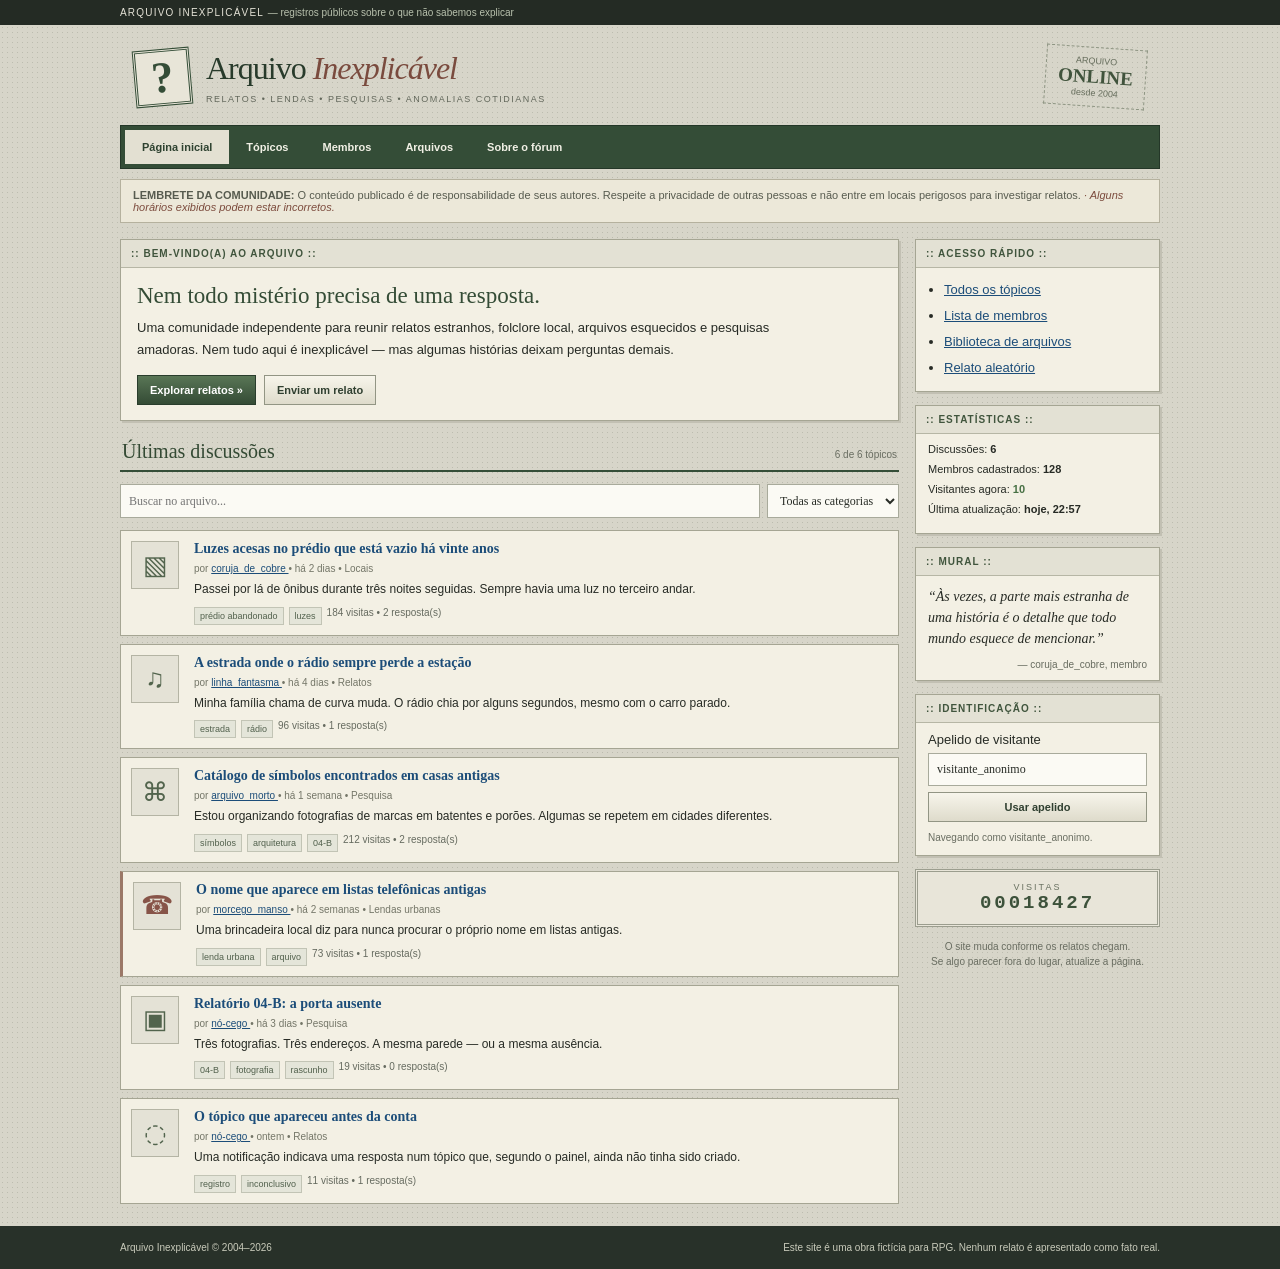
==== Arquivo_Inexplicavel_v2/arquivo_inexplicavel/index.html @ ba404d8f "Add files via upload" ====
<!DOCTYPE html>
<html lang="pt-BR">
<head>
    <meta charset="UTF-8">
    <meta name="viewport" content="width=device-width, initial-scale=1">

    <meta
        name="description"
        content="Arquivo Inexplicável — comunidade de relatos e pesquisas sobre o desconhecido."
    >

    <title>Arquivo Inexplicável :: Comunidade</title>

    <link rel="stylesheet" href="style.css">
</head>

<body>
    <!-- Identificação superior -->
    <div class="topline">
        ARQUIVO INEXPLICÁVEL
        <span>— registros públicos sobre o que não sabemos explicar</span>
    </div>

    <!-- Cabeçalho -->
    <header class="masthead">
        <div class="logo-mark">?</div>

        <div>
            <h1>Arquivo <em>Inexplicável</em></h1>

            <p class="tagline">
                RELATOS • LENDAS • PESQUISAS • ANOMALIAS COTIDIANAS
            </p>
        </div>

        <div class="header-stamp">
            ARQUIVO<br>
            <b>ONLINE</b><br>
            desde 2004
        </div>
    </header>

    <!-- Navegação principal -->
    <nav class="nav">
        <button class="nav-link active" data-view="home">
            Página inicial
        </button>

        <button class="nav-link" data-view="topics">
            Tópicos
        </button>

        <button class="nav-link" data-view="members">
            Membros
        </button>

        <button class="nav-link" data-view="archive">
            Arquivos
        </button>

        <button class="nav-link" data-view="about">
            Sobre o fórum
        </button>
    </nav>

    <!-- Aviso da comunidade -->
    <div class="notice">
        <strong>LEMBRETE DA COMUNIDADE:</strong>
        O conteúdo publicado é de responsabilidade de seus autores.
        Respeite a privacidade de outras pessoas e não entre em locais
        perigosos para investigar relatos.

        <span class="notice-extra">
            · Alguns horários exibidos podem estar incorretos.
        </span>
    </div>

    <!-- Conteúdo principal -->
    <main class="layout">

        <!-- Coluna principal -->
        <section class="main-column">

            <!-- Apresentação -->
            <div class="welcome panel">
                <div class="panel-title">
                    :: BEM-VINDO(A) AO ARQUIVO ::
                </div>

                <h2>Nem todo mistério precisa de uma resposta.</h2>

                <p>
                    Uma comunidade independente para reunir relatos
                    estranhos, folclore local, arquivos esquecidos e
                    pesquisas amadoras. Nem tudo aqui é inexplicável —
                    mas algumas histórias deixam perguntas demais.
                </p>

                <div class="welcome-actions">
                    <button class="button primary" id="browseBtn">
                        Explorar relatos »
                    </button>

                    <button class="button" id="newTopicBtn">
                        Enviar um relato
                    </button>
                </div>
            </div>

            <!-- Página inicial -->
            <div id="view-home" class="view">
                <div class="section-heading">
                    <h2>Últimas discussões</h2>
                    <span id="postCount">0 tópicos</span>
                </div>

                <div class="toolbar">
                    <input
                        id="searchInput"
                        type="search"
                        placeholder="Buscar no arquivo..."
                        aria-label="Buscar tópicos"
                    >

                    <select
                        id="categoryFilter"
                        aria-label="Filtrar por categoria"
                    >
                        <option value="Todas">
                            Todas as categorias
                        </option>
                        <option>Relatos</option>
                        <option>Lendas urbanas</option>
                        <option>Pesquisa</option>
                        <option>Locais</option>
                    </select>
                </div>

                <div id="postList" class="post-list"></div>
            </div>

            <!-- Índice de tópicos -->
            <div id="view-topics" class="view hidden">
                <div class="section-heading">
                    <h2>Índice de tópicos</h2>
                    <span>Todos os assuntos</span>
                </div>

                <p class="muted">
                    Escolha um tópico para abrir a discussão e ler
                    as respostas.
                </p>

                <div id="topicIndex" class="post-list"></div>
            </div>

            <!-- Membros -->
            <div id="view-members" class="view hidden">
                <div class="section-heading">
                    <h2>Membros do fórum</h2>
                    <span>Comunidade</span>
                </div>

                <div id="memberList" class="member-grid"></div>
            </div>

            <!-- Arquivos -->
            <div id="view-archive" class="view hidden">
                <div class="section-heading">
                    <h2>Arquivo de documentos</h2>
                    <span>Materiais públicos</span>
                </div>

                <p>
                    Pequenos documentos de referência preparados para
                    consulta. Os arquivos abaixo são fictícios e fazem
                    parte deste protótipo narrativo.
                </p>

                <div id="fileList" class="file-list"></div>

                <!-- Nota de moderação -->
                <div class="panel secret-box">
                    <div class="panel-title">
                        :: RECADO DA MODERAÇÃO ::
                    </div>

                    <p>
                        Alguns registros antigos foram movidos durante
                        uma reorganização. Se um link não abrir, tente
                        procurar pelo código do documento. Não é um
                        erro… na maioria das vezes.
                    </p>

                    <button class="button" id="secretBtn">
                        Ver nota de moderação
                    </button>

                    <div id="secretContent" class="secret-content hidden">
                        <p>
                            <strong>Registro interno 04-B:</strong>
                            Não confundir repetição com coincidência.
                            Três relatos independentes mencionam o mesmo
                            detalhe:
                            <code>uma porta que não aparece nas fotografias.</code>
                        </p>

                        <p class="muted">
                            Dica: pesquise por <code>04-B</code> na página
                            inicial. O resultado não está destacado no índice.
                        </p>
                    </div>
                </div>
            </div>

            <!-- Sobre o fórum -->
            <div id="view-about" class="view hidden">
                <div class="section-heading">
                    <h2>Sobre o Arquivo</h2>
                    <span>Leia antes de postar</span>
                </div>

                <div class="panel article">
                    <p>
                        O Arquivo Inexplicável começou como uma página
                        pessoal de recortes, relatos e curiosidades
                        sobre folclore e acontecimentos difíceis de
                        explicar. Com o tempo, leitores passaram a
                        enviar suas próprias histórias e o projeto
                        virou uma pequena comunidade.
                    </p>

                    <p>
                        O administrador, conhecido apenas pelo pseudônimo
                        <strong>nó-cego</strong>, raramente fala sobre
                        a origem do arquivo. Sua explicação é simples:
                        “prefiro organizar os relatos a virar assunto deles”.
                    </p>

                    <h3>Regras básicas</h3>

                    <ol>
                        <li>Não publique dados pessoais de terceiros.</li>
                        <li>
                            Identifique rumores como rumores e indique
                            fontes quando possível.
                        </li>
                        <li>
                            Não incentive invasões, perseguições ou
                            desafios perigosos.
                        </li>
                        <li>Trate outros membros com respeito.</li>
                    </ol>

                    <p class="muted">
                        Versão demonstrativa 0.2 — comunidade fictícia
                        para uso narrativo/RPG.
                    </p>
                </div>
            </div>

        </section>

        <!-- Barra lateral -->
        <aside class="sidebar">

            <!-- Acesso rápido -->
            <div class="panel">
                <div class="panel-title">:: ACESSO RÁPIDO ::</div>

                <ul class="side-links">
                    <li>
                        <a href="#" data-view="topics">
                            Todos os tópicos
                        </a>
                    </li>

                    <li>
                        <a href="#" data-view="members">
                            Lista de membros
                        </a>
                    </li>

                    <li>
                        <a href="#" data-view="archive">
                            Biblioteca de arquivos
                        </a>
                    </li>

                    <li>
                        <a href="#" id="randomPostLink">
                            Relato aleatório
                        </a>
                    </li>
                </ul>
            </div>

            <!-- Estatísticas -->
            <div class="panel status-panel">
                <div class="panel-title">:: ESTATÍSTICAS ::</div>

                <p>
                    Discussões:
                    <b id="sidePostCount">—</b>
                </p>

                <p>
                    Membros cadastrados:
                    <b>128</b>
                </p>

                <p>
                    Visitantes agora:
                    <b class="green" id="visitorCount">07</b>
                </p>

                <p>
                    Última atualização:
                    <b id="lastUpdated">agora há pouco</b>
                </p>
            </div>

            <!-- Mural -->
            <div class="panel quote-panel">
                <div class="panel-title">:: MURAL ::</div>

                <p>
                    “Às vezes, a parte mais estranha de uma história
                    é o detalhe que todo mundo esquece de mencionar.”
                </p>

                <small>— coruja_de_cobre, membro</small>
            </div>

            <!-- Identificação do visitante -->
            <div class="panel login-panel">
                <div class="panel-title">:: IDENTIFICAÇÃO ::</div>

                <label for="nickname">Apelido de visitante</label>

                <input
                    id="nickname"
                    maxlength="24"
                    placeholder="visitante_anonimo"
                >

                <button id="saveNick" class="button full">
                    Usar apelido
                </button>

                <p id="nickStatus" class="tiny muted">
                    Você está navegando como visitante.
                </p>
            </div>

            <!-- Contador de visitas -->
            <div class="counter">
                VISITAS<br>
                <strong>00018427</strong>
            </div>

            <p class="tiny center muted">
                O site muda conforme os relatos chegam.<br>
                Se algo parecer fora do lugar, atualize a página.
            </p>

        </aside>
    </main>

    <!-- Rodapé -->
    <footer>
        <div>Arquivo Inexplicável © 2004–2026</div>

        <div>
            Este site é uma obra fictícia para RPG.
            Nenhum relato é apresentado como fato real.
        </div>
    </footer>

    <!-- Janela de diálogo -->
    <dialog id="postDialog">
        <form method="dialog" class="dialog-head">
            <strong id="dialogTitle">Tópico</strong>

            <button class="close" aria-label="Fechar">
                ×
            </button>
        </form>

        <div id="dialogBody"></div>
    </dialog>

    <!-- JavaScript -->
    <script src="script.js"></script>
</body>
</html>
---- Arquivo_Inexplicavel_v2/arquivo_inexplicavel/style.css ----
/* ARQUIVO INEXPLICÁVEL
   Folha de estilos principal */

/* ---------- 1. Variáveis globais ---------- */

:root {
    --bg: #d7d5c9;
    --paper: #f3f0e4;
    --ink: #272b25;
    --green: #344d37;
    --line: #a5a593;
    --link: #1c4d79;
    --muted: #696d61;
}

/* ---------- 2. Reset e estilos gerais ---------- */

* {
    box-sizing: border-box;
}

body {
    margin: 0;
    background-color: var(--bg);
    background-image: radial-gradient(
        #bcbcaf 0.6px,
        transparent 0.6px
    );
    background-size: 5px 5px;
    color: var(--ink);
    font: 13px Verdana, Arial, sans-serif;
}

a {
    color: var(--link);
}

a:hover {
    color: #8b3d30;
    text-decoration: none;
}

input,
select,
textarea {
    max-width: 100%;
    padding: 8px;
    border: 1px solid #a8aa9b;
    background: #fbfaf4;
    color: #292d27;
    font: 12px Verdana;
}

.hidden {
    display: none !important;
}

.tiny {
    font-size: 10px;
    line-height: 1.5;
}

.muted {
    color: var(--muted);
}

.center {
    text-align: center;
}

/* ---------- 3. Faixa superior ---------- */

.topline {
    padding: 7px max(calc((100% - 1040px) / 2), 16px);
    background: #242b24;
    color: #e4e2d6;
    font-size: 10px;
    letter-spacing: 1.2px;
}

.topline span {
    color: #b8c1ad;
    letter-spacing: 0;
}

/* ---------- 4. Cabeçalho ---------- */

.masthead {
    display: flex;
    align-items: center;
    gap: 15px;
    max-width: 1040px;
    margin: auto;
    padding: 22px 14px 18px;
}

.logo-mark {
    width: 57px;
    height: 57px;
    border: 3px double var(--green);
    background: #e8e5d8;
    color: var(--green);
    font: bold 44px Georgia, serif;
    text-align: center;
    line-height: 52px;
    transform: rotate(-5deg);
}

h1 {
    margin: 0;
    color: #283b2b;
    font: normal 32px Georgia, serif;
    letter-spacing: -1px;
}

h1 em {
    color: #7a4b3e;
    font-weight: normal;
}

.tagline {
    margin: 7px 0 0;
    color: #62675b;
    font-size: 9px;
    letter-spacing: 1.5px;
}

.header-stamp {
    margin-left: auto;
    padding: 8px 12px;
    border: 1px dashed #8e9583;
    color: #666d5c;
    font-size: 9px;
    text-align: center;
    transform: rotate(4deg);
}

.header-stamp b {
    color: #40533c;
    font: bold 19px Georgia, serif;
}

/* ---------- 5. Navegação ---------- */

.nav {
    display: flex;
    flex-wrap: wrap;
    max-width: 1040px;
    margin: 0 auto;
    padding: 4px;
    border: 1px solid #243728;
    background: var(--green);
}

.nav-link {
    padding: 11px 17px;
    border: 0;
    background: transparent;
    color: #f1f0e5;
    font: bold 11px Verdana, sans-serif;
    cursor: pointer;
}

.nav-link:hover,
.nav-link.active {
    background: #e3e0d2;
    color: #2e4230;
}

/* ---------- 6. Aviso da comunidade ---------- */

.notice {
    max-width: 1040px;
    margin: 10px auto 16px;
    padding: 9px 12px;
    border: 1px solid #b5b19e;
    background: #ece8d9;
    color: #575b4f;
    font-size: 11px;
}

.notice-extra {
    color: #7c4b3d;
    font-style: italic;
}

/* ---------- 7. Layout principal ---------- */

.layout {
    display: grid;
    grid-template-columns: minmax(0, 1fr) 245px;
    gap: 16px;
    max-width: 1040px;
    margin: auto;
    padding: 0 0 22px;
}

.main-column,
.sidebar {
    min-width: 0;
}

/* ---------- 8. Painéis ---------- */

.panel {
    margin-bottom: 13px;
    border: 1px solid var(--line);
    background: var(--paper);
    box-shadow: 2px 2px 0 #c2c0b3;
}

.panel-title {
    padding: 8px 10px;
    border-bottom: 1px solid #b6b6a5;
    background: #e3e1d4;
    color: #40553d;
    font: bold 10px Verdana, sans-serif;
    letter-spacing: 1px;
}

/* ---------- 9. Apresentação ---------- */

.welcome {
    padding-bottom: 15px;
}

.welcome h2 {
    margin: 15px 16px 8px;
    color: #344c36;
    font: normal 23px Georgia, serif;
}

.welcome p {
    max-width: 650px;
    margin: 0 16px 14px;
    line-height: 1.7;
}

.welcome-actions {
    display: flex;
    gap: 8px;
    margin: 0 16px;
}

/* ---------- 10. Botões ---------- */

.button {
    padding: 8px 12px;
    border: 1px solid #929584;
    background: linear-gradient(#f7f5eb, #dedbcb);
    color: #2f3f30;
    font: bold 11px Verdana, sans-serif;
    cursor: pointer;
}

.button:hover {
    border-color: #536c50;
    background: #d9e0d0;
}

.button.primary {
    border-color: #293d2c;
    background: linear-gradient(#597656, #344b35);
    color: white;
}

.button.primary:hover {
    background: #486449;
}

/* ---------- 11. Títulos de seção ---------- */

.section-heading {
    display: flex;
    align-items: baseline;
    justify-content: space-between;
    margin: 19px 0 10px;
    padding: 0 2px 7px;
    border-bottom: 2px solid var(--green);
}

.section-heading h2 {
    margin: 0;
    color: #344a34;
    font: normal 20px Georgia, serif;
}

.section-heading span {
    color: var(--muted);
    font-size: 10px;
}

/* ---------- 12. Pesquisa e filtros ---------- */

.toolbar {
    display: flex;
    gap: 7px;
    margin: 12px 0;
}

.toolbar input {
    flex: 1;
    min-width: 100px;
}

/* ---------- 13. Lista de discussões ---------- */

.post-list {
    display: grid;
    gap: 8px;
}

.post-card {
    display: grid;
    grid-template-columns: 53px minmax(0, 1fr);
    gap: 10px;
    padding: 10px;
    border: 1px solid var(--line);
    background: var(--paper);
}

.post-card:nth-child(4n) {
    border-left: 3px solid #9b7867;
}

.post-icon {
    display: grid;
    place-items: center;
    width: 48px;
    height: 48px;
    border: 1px solid #b4b4a4;
    background: #e4e2d6;
    color: #52644d;
    font: 26px Georgia, serif;
}

.post-card:nth-child(4n) .post-icon {
    color: #875448;
}

.post-card h3 {
    margin: 0 0 6px;
    font: bold 14px Georgia, serif;
}

.post-card h3 button {
    padding: 0;
    border: 0;
    background: none;
    color: var(--link);
    font: inherit;
    text-align: left;
    cursor: pointer;
}

.post-card h3 button:hover {
    text-decoration: underline;
}

.meta {
    margin-bottom: 6px;
    color: #747668;
    font-size: 10px;
}

.excerpt {
    margin: 0 0 8px;
    font-size: 12px;
    line-height: 1.55;
}

.tags {
    display: flex;
    flex-wrap: wrap;
    gap: 5px;
}

.tag {
    padding: 3px 5px;
    border: 1px solid #c2c4b5;
    background: #e4e5d9;
    color: #52614d;
    font-size: 9px;
}

.post-stats {
    color: #666b60;
    font-size: 10px;
    white-space: nowrap;
}

/* ---------- 14. Barra lateral ---------- */

.sidebar .panel {
    padding-bottom: 10px;
}

.sidebar .panel-title {
    margin-bottom: 9px;
}

.side-links {
    margin: 0;
    padding: 0 13px 0 28px;
    line-height: 2;
}

/* ---------- 15. Estatísticas ---------- */

.status-panel p {
    margin: 8px 0;
    padding: 0 12px;
    font-size: 11px;
}

.green {
    color: #477044;
    animation: flicker 8s infinite;
}

@keyframes flicker {
    0%,
    94%,
    97%,
    100% {
        opacity: 1;
    }

    95%,
    96% {
        opacity: 0.45;
    }
}

/* ---------- 16. Mural ---------- */

.quote-panel p {
    margin: 10px 12px;
    font: italic 14px Georgia, serif;
    line-height: 1.5;
}

.quote-panel small {
    display: block;
    margin: 0 12px;
    color: #686c60;
    font-size: 10px;
    text-align: right;
}

/* ---------- 17. Identificação ---------- */

.login-panel label,
.login-panel input {
    display: block;
    width: calc(100% - 24px);
    margin: 0 12px 6px;
}

.login-panel .tiny {
    margin: 8px 12px 0;
}

.button.full {
    display: block;
    width: calc(100% - 24px);
    margin: 0 12px;
}

/* ---------- 18. Contador de visitas ---------- */

.counter {
    margin: 8px 0 12px;
    padding: 10px;
    border: 3px double #9b9d8e;
    background: #e8e5d9;
    color: #687060;
    font-size: 9px;
    letter-spacing: 2px;
    text-align: center;
}

.counter strong {
    color: #3d523b;
    font: bold 19px "Courier New", monospace;
    letter-spacing: 3px;
}

/* ---------- 19. Página Sobre ---------- */

.article {
    padding: 14px;
    line-height: 1.7;
}

.article h3 {
    color: #40563c;
    font: bold 16px Georgia, serif;
}

/* ---------- 20. Membros ---------- */

.member-grid {
    display: grid;
    grid-template-columns: repeat(2, minmax(0, 1fr));
    gap: 9px;
}

.member {
    display: flex;
    align-items: flex-start;
    gap: 10px;
    padding: 12px;
    border: 1px solid var(--line);
    background: var(--paper);
}

.avatar {
    display: grid;
    flex: 0 0 42px;
    place-items: center;
    width: 42px;
    height: 42px;
    border: 1px solid #b5b6a7;
    background: #e1e0d4;
    color: #4a6047;
    font: 20px Georgia, serif;
}

.member h3 {
    margin: 0 0 5px;
    font: bold 13px Georgia, serif;
}

.member p {
    margin: 0;
    font-size: 11px;
    line-height: 1.5;
}

/* ---------- 21. Arquivos ---------- */

.file-list {
    display: grid;
    gap: 8px;
    margin: 12px 0;
}

.file-item {
    display: flex;
    align-items: center;
    gap: 10px;
    padding: 11px;
    border: 1px solid var(--line);
    background: var(--paper);
}

.file-icon {
    font-size: 25px;
}

.file-item div:nth-child(2) {
    flex: 1;
}

.file-item strong {
    font-size: 12px;
}

.file-item p {
    margin: 4px 0;
    color: var(--muted);
    font-size: 10px;
}

.file-item button {
    font-size: 10px;
}

/* ---------- 22. Nota secreta ---------- */

.secret-box {
    margin-top: 18px;
}

.secret-box > p,
.secret-content {
    padding: 0 12px;
    line-height: 1.6;
}

.secret-content {
    padding-bottom: 10px;
    color: #574237;
}

.secret-content code {
    padding: 2px 4px;
    background: #e1dfd2;
}

.secret-box > button {
    margin: 0 12px 12px;
}

.secret-hint {
    color: #8a4b3c;
    font-size: 10px;
}

/* ---------- 23. Rodapé ---------- */

footer {
    display: flex;
    flex-wrap: wrap;
    justify-content: space-between;
    gap: 12px;
    padding: 16px max(calc((100% - 1040px) / 2), 16px);
    background: #283129;
    color: #c9cbbb;
    font-size: 10px;
}

/* ---------- 24. Janela de diálogo ---------- */

dialog {
    width: min(680px, calc(100% - 28px));
    padding: 0;
    border: 2px solid #596a53;
    background: #f3f0e4;
    color: #292d27;
    box-shadow: 0 12px 50px #0008;
}

dialog::backdrop {
    background: #182019a8;
}

.dialog-head {
    display: flex;
    align-items: center;
    justify-content: space-between;
    padding: 10px 13px;
    background: #344d37;
    color: #fff;
    font: 14px Georgia, serif;
}

.close {
    border: 0;
    background: transparent;
    color: white;
    font-size: 23px;
    cursor: pointer;
}

#dialogBody {
    padding: 16px;
    line-height: 1.65;
}

/* ---------- 25. Detalhes de uma discussão ---------- */

.post-detail h2 {
    margin: 0 0 8px;
    color: #344c36;
    font: normal 23px Georgia, serif;
}

.post-detail .body-text {
    margin: 16px 0;
    line-height: 1.75;
    white-space: pre-line;
}

.comment {
    padding: 10px 0;
    border-top: 1px dotted #b2b3a5;
}

.comment strong {
    color: #365137;
}

.comment p {
    margin: 5px 0;
    font-size: 12px;
}

.comment-form {
    margin-top: 10px;
    padding-top: 12px;
    border-top: 2px solid #b9bbaa;
}

.comment-form input,
.comment-form textarea {
    width: 100%;
    margin: 5px 0 8px;
}

.comment-form textarea {
    min-height: 70px;
    resize: vertical;
}

/* ---------- 26. Acessibilidade: movimento reduzido ---------- */

@media (prefers-reduced-motion: reduce) {
    .green {
        animation: none;
    }
}

/* ---------- 27. Layout para tablets ---------- */

@media (max-width: 780px) {
    .layout {
        grid-template-columns: 1fr;
        padding: 0 12px 18px;
    }

    .nav,
    .notice {
        margin-right: 12px;
        margin-left: 12px;
    }

    .masthead {
        padding-right: 14px;
        padding-left: 14px;
    }

    .sidebar {
        display: grid;
        grid-template-columns: repeat(2, minmax(0, 1fr));
        gap: 10px;
    }

    .sidebar .panel {
        margin-bottom: 0;
    }

    .counter,
    .sidebar > .tiny {
        grid-column: 1 / -1;
    }

    .header-stamp {
        display: none;
    }
}

/* ---------- 28. Layout para celulares ---------- */

@media (max-width: 480px) {
    .masthead {
        gap: 9px;
    }

    .logo-mark {
        width: 43px;
        height: 43px;
        font-size: 33px;
        line-height: 39px;
    }

    h1 {
        font-size: 25px;
    }

    .tagline {
        font-size: 8px;
        letter-spacing: 0.5px;
    }

    .nav-link {
        padding: 10px 9px;
        font-size: 10px;
    }

    .sidebar {
        grid-template-columns: 1fr;
    }

    .member-grid {
        grid-template-columns: 1fr;
    }

    .post-card {
        grid-template-columns: 42px minmax(0, 1fr);
        gap: 8px;
        padding: 8px;
    }

    .post-icon {
        width: 39px;
        height: 39px;
    }

    .toolbar {
        flex-direction: column;
    }

    .welcome h2 {
        font-size: 20px;
    }
}
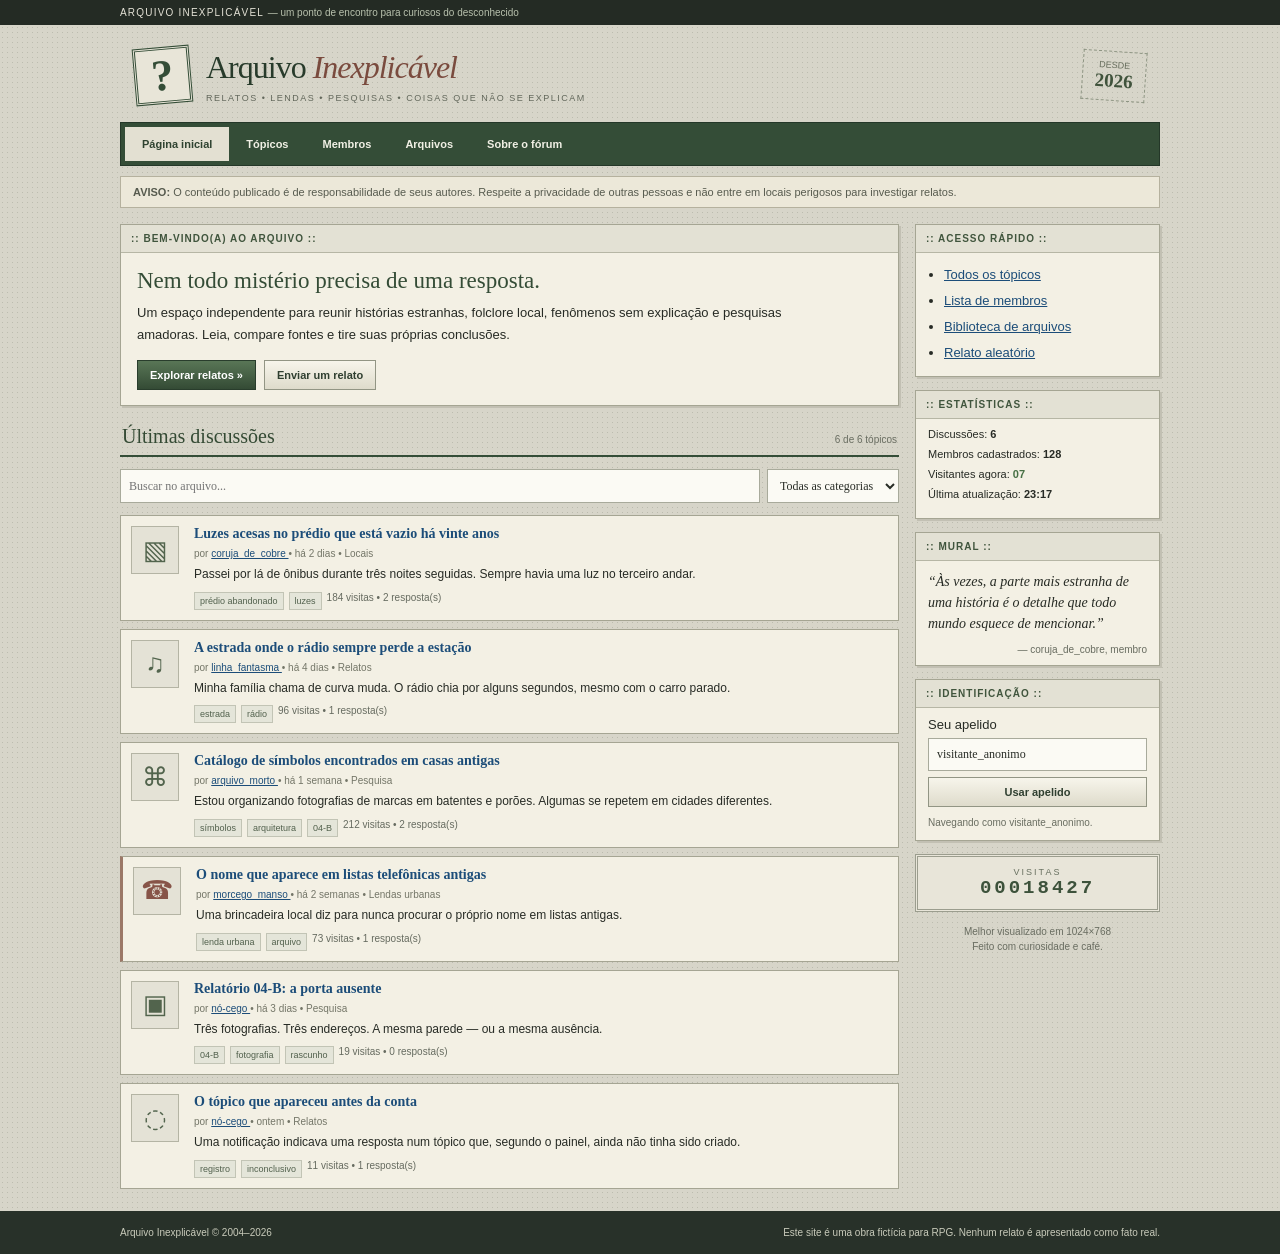
==== commit 738d0b45: "Update HTML structure and content for index.html" ====
--- a/Arquivo_Inexplicavel_v2/arquivo_inexplicavel/index.html
+++ b/Arquivo_Inexplicavel_v2/arquivo_inexplicavel/index.html
@@ -1,120 +1,147 @@
 <!DOCTYPE html>
 <html lang="pt-BR">
 <head>
+    <link rel="stylesheet" href="style.css"> <!-- Folha de estilos -->
+    <!-- Configurações básicas -->
     <meta charset="UTF-8">
-    <meta name="viewport" content="width=device-width, initial-scale=1">
-
+    <meta name="viewport" content="width=device-width, initial-scale=1.0">
     <meta
         name="description"
-        content="Arquivo Inexplicável — comunidade de relatos e pesquisas sobre o desconhecido."
-    >
-
-    <title>Arquivo Inexplicável :: Comunidade</title>
-
-    <link rel="stylesheet" href="style.css">
+        content="Arquivo Inexplicável — relatos, lendas urbanas e pesquisas sobre o desconhecido.">
+    <title>Arquivo Inexplicável :: Fórum</title>
 </head>
-
 <body>
-    <!-- Identificação superior -->
+
+    <!-- 1. BARRA SUPERIOR -->
     <div class="topline">
         ARQUIVO INEXPLICÁVEL
-        <span>— registros públicos sobre o que não sabemos explicar</span>
+        <span>— um ponto de encontro para curiosos do desconhecido</span>
     </div>
 
-    <!-- Cabeçalho -->
+    <!-- 2. CABEÇALHO E IDENTIDADE VISUAL -->
     <header class="masthead">
+
         <div class="logo-mark">?</div>
 
         <div>
-            <h1>Arquivo <em>Inexplicável</em></h1>
+            <h1>
+                Arquivo <em>Inexplicável</em>
+            </h1>
 
             <p class="tagline">
-                RELATOS • LENDAS • PESQUISAS • ANOMALIAS COTIDIANAS
+                RELATOS • LENDAS • PESQUISAS • COISAS QUE NÃO SE EXPLICAM
             </p>
         </div>
 
         <div class="header-stamp">
-            ARQUIVO<br>
-            <b>ONLINE</b><br>
-            desde 2004
+            DESDE<br>
+            <b>2026</b>
         </div>
     </header>
 
-    <!-- Navegação principal -->
-    <nav class="nav">
-        <button class="nav-link active" data-view="home">
+
+        <!-- 3. NAVEGAÇÃO PRINCIPAL -->
+    <nav class="nav" aria-label="Navegação principal">
+
+        <button
+            class="nav-link active"
+            data-view="home"
+            type="button">
             Página inicial
         </button>
 
-        <button class="nav-link" data-view="topics">
+        <button
+            class="nav-link"
+            data-view="topics"
+            type="button">
             Tópicos
         </button>
 
-        <button class="nav-link" data-view="members">
+        <button
+            class="nav-link"
+            data-view="members"
+            type="button">
             Membros
         </button>
 
-        <button class="nav-link" data-view="archive">
+        <button
+            class="nav-link"
+            data-view="archive"
+            type="button">
             Arquivos
         </button>
 
-        <button class="nav-link" data-view="about">
+        <button
+            class="nav-link"
+            data-view="about"
+            type="button">
             Sobre o fórum
         </button>
     </nav>
 
-    <!-- Aviso da comunidade -->
+    <!--4. AVISO DO FÓRUM -->
     <div class="notice">
-        <strong>LEMBRETE DA COMUNIDADE:</strong>
+        <strong>AVISO:</strong>
         O conteúdo publicado é de responsabilidade de seus autores.
         Respeite a privacidade de outras pessoas e não entre em locais
         perigosos para investigar relatos.
-
-        <span class="notice-extra">
-            · Alguns horários exibidos podem estar incorretos.
-        </span>
     </div>
 
-    <!-- Conteúdo principal -->
+
+        <!-- 5. CONTEÚDO PRINCIPAL -->
     <main class="layout">
 
-        <!-- Coluna principal -->
+        <!-- 5.1. COLUNA PRINCIPAL -->
         <section class="main-column">
 
-            <!-- Apresentação -->
+            <!-- Boas-vindas -->
             <div class="welcome panel">
                 <div class="panel-title">
                     :: BEM-VINDO(A) AO ARQUIVO ::
                 </div>
-
-                <h2>Nem todo mistério precisa de uma resposta.</h2>
-
-                <p>
-                    Uma comunidade independente para reunir relatos
-                    estranhos, folclore local, arquivos esquecidos e
-                    pesquisas amadoras. Nem tudo aqui é inexplicável —
-                    mas algumas histórias deixam perguntas demais.
+                <h2>
+                    Nem todo mistério precisa de uma resposta.
+                </h2>
+
+                <p>
+                    Um espaço independente para reunir histórias estranhas,
+                    folclore local, fenômenos sem explicação e pesquisas
+                    amadoras. Leia, compare fontes e tire suas próprias
+                    conclusões.
                 </p>
 
                 <div class="welcome-actions">
-                    <button class="button primary" id="browseBtn">
+
+                    <button
+                        class="button primary"
+                        id="browseBtn"
+                        type="button">
                         Explorar relatos »
                     </button>
 
-                    <button class="button" id="newTopicBtn">
+                    <button
+                        class="button"
+                        id="newTopicBtn"
+                        type="button">
                         Enviar um relato
                     </button>
                 </div>
             </div>
 
-            <!-- Página inicial -->
+            <!-- 5.2. PÁGINA INICIAL -->
             <div id="view-home" class="view">
+
                 <div class="section-heading">
                     <h2>Últimas discussões</h2>
-                    <span id="postCount">0 tópicos</span>
-                </div>
-
+
+                    <span id="postCount">
+                        0 tópicos
+                    </span>
+                </div>
+
+                <!-- Pesquisa e filtro -->
                 <div class="toolbar">
+
                     <input
                         id="searchInput"
                         type="search"
@@ -124,8 +151,7 @@
 
                     <select
                         id="categoryFilter"
-                        aria-label="Filtrar por categoria"
-                    >
+                        aria-label="Filtrar por categoria">
                         <option value="Todas">
                             Todas as categorias
                         </option>
@@ -136,85 +162,121 @@
                     </select>
                 </div>
 
-                <div id="postList" class="post-list"></div>
-            </div>
-
-            <!-- Índice de tópicos -->
+                <!-- Tópicos gerados pelo JavaScript -->
+                <div
+                    id="postList"
+                    class="post-list"
+                ></div>
+            </div>
+
+
+                <!-- 5.3. ÍNDICE DE TÓPICOS -->
             <div id="view-topics" class="view hidden">
+
                 <div class="section-heading">
                     <h2>Índice de tópicos</h2>
                     <span>Todos os assuntos</span>
                 </div>
-
                 <p class="muted">
-                    Escolha um tópico para abrir a discussão e ler
-                    as respostas.
-                </p>
-
-                <div id="topicIndex" class="post-list"></div>
-            </div>
-
-            <!-- Membros -->
+                    Escolha um tópico para abrir a discussão
+                    e ler as respostas.
+                </p>
+
+                <!-- Lista completa de tópicos -->
+                <div
+                    id="topicIndex"
+                    class="post-list"
+                ></div>
+            </div>
+
+
+            <!-- 5.4. MEMBROS DO FÓRUM -->
             <div id="view-members" class="view hidden">
                 <div class="section-heading">
                     <h2>Membros do fórum</h2>
                     <span>Comunidade</span>
                 </div>
 
-                <div id="memberList" class="member-grid"></div>
-            </div>
-
-            <!-- Arquivos -->
+                <!-- Perfis gerados pelo JavaScript -->
+                <div
+                    id="memberList"
+                    class="member-grid"
+                ></div>
+            </div>
+
+
+            <!-- 5.5. ARQUIVO DE DOCUMENTOS -->
             <div id="view-archive" class="view hidden">
+
                 <div class="section-heading">
                     <h2>Arquivo de documentos</h2>
                     <span>Materiais públicos</span>
                 </div>
 
                 <p>
-                    Pequenos documentos de referência preparados para
-                    consulta. Os arquivos abaixo são fictícios e fazem
-                    parte deste protótipo narrativo.
-                </p>
-
-                <div id="fileList" class="file-list"></div>
-
-                <!-- Nota de moderação -->
+                    Pequenos documentos de referência preparados
+                    para consulta. Os arquivos abaixo são fictícios
+                    e fazem parte deste protótipo narrativo.
+                </p>
+
+                <!-- Documentos gerados pelo JavaScript -->
+
+                <div
+                    id="fileList"
+                    class="file-list"
+                ></div>
+
+
+                <!-- Nota secreta do administrador -->
                 <div class="panel secret-box">
+
                     <div class="panel-title">
-                        :: RECADO DA MODERAÇÃO ::
+                        :: NOTA DO ADMINISTRADOR ::
                     </div>
 
                     <p>
-                        Alguns registros antigos foram movidos durante
-                        uma reorganização. Se um link não abrir, tente
-                        procurar pelo código do documento. Não é um
-                        erro… na maioria das vezes.
+                        Algumas pastas antigas não aparecem no índice
+                        principal. Se você encontrou esta nota, talvez
+                        tenha chegado aqui por curiosidade.
                     </p>
 
-                    <button class="button" id="secretBtn">
-                        Ver nota de moderação
+                    <button
+                        class="button"
+                        id="secretBtn"
+                        type="button"
+                    >
+                        Ver nota técnica
                     </button>
 
-                    <div id="secretContent" class="secret-content hidden">
+                    <!-- Conteúdo oculto -->
+                    <div
+                        id="secretContent"
+                        class="secret-content hidden"
+                    >
+
                         <p>
                             <strong>Registro interno 04-B:</strong>
                             Não confundir repetição com coincidência.
                             Três relatos independentes mencionam o mesmo
                             detalhe:
-                            <code>uma porta que não aparece nas fotografias.</code>
+
+                            <code>
+                                uma porta que não aparece nas fotografias.
+                            </code>
                         </p>
 
                         <p class="muted">
-                            Dica: pesquise por <code>04-B</code> na página
-                            inicial. O resultado não está destacado no índice.
+                            Dica de navegação: experimente digitar
+                            <code>04-B</code> na busca do fórum.
                         </p>
                     </div>
                 </div>
             </div>
 
-            <!-- Sobre o fórum -->
+
+                <!-- 5.6. SOBRE O FÓRUM -->
             <div id="view-about" class="view hidden">
+
                 <div class="section-heading">
                     <h2>Sobre o Arquivo</h2>
                     <span>Leia antes de postar</span>
@@ -222,52 +284,51 @@
 
                 <div class="panel article">
                     <p>
-                        O Arquivo Inexplicável começou como uma página
+                        O Arquivo Inexplicável nasceu como uma página
                         pessoal de recortes, relatos e curiosidades
-                        sobre folclore e acontecimentos difíceis de
-                        explicar. Com o tempo, leitores passaram a
-                        enviar suas próprias histórias e o projeto
-                        virou uma pequena comunidade.
+                        sobre o folclore e o inexplicado. Com o tempo,
+                        leitores começaram a enviar suas próprias
+                        histórias e o projeto virou uma pequena comunidade.
                     </p>
-
-                    <p>
-                        O administrador, conhecido apenas pelo pseudônimo
-                        <strong>nó-cego</strong>, raramente fala sobre
-                        a origem do arquivo. Sua explicação é simples:
-                        “prefiro organizar os relatos a virar assunto deles”.
-                    </p>
-
                     <h3>Regras básicas</h3>
-
                     <ol>
-                        <li>Não publique dados pessoais de terceiros.</li>
+                        <li>
+                            Não publique dados pessoais de terceiros.
+                        </li>
+
                         <li>
                             Identifique rumores como rumores e indique
                             fontes quando possível.
                         </li>
+
                         <li>
-                            Não incentive invasões, perseguições ou
-                            desafios perigosos.
+                            Não incentive invasões, perseguições
+                            ou desafios perigosos.
                         </li>
-                        <li>Trate outros membros com respeito.</li>
+
+                        <li>
+                            Trate outros membros com respeito.
+                        </li>
                     </ol>
 
                     <p class="muted">
-                        Versão demonstrativa 0.2 — comunidade fictícia
+                        Versão demonstrativa 0.1 — fórum fictício
                         para uso narrativo/RPG.
                     </p>
                 </div>
             </div>
-
         </section>
 
-        <!-- Barra lateral -->
+
+            <!-- 6. BARRA LATERAL -->
         <aside class="sidebar">
 
-            <!-- Acesso rápido -->
+                <!-- 6.1. ACESSO RÁPIDO -->
+
             <div class="panel">
-                <div class="panel-title">:: ACESSO RÁPIDO ::</div>
-
+                <div class="panel-title">
+                    :: ACESSO RÁPIDO ::
+                </div>
                 <ul class="side-links">
                     <li>
                         <a href="#" data-view="topics">
@@ -292,12 +353,17 @@
                             Relato aleatório
                         </a>
                     </li>
+
                 </ul>
-            </div>
-
-            <!-- Estatísticas -->
+
+            </div>
+
+
+            <!-- 6.2. ESTATÍSTICAS -->
             <div class="panel status-panel">
-                <div class="panel-title">:: ESTATÍSTICAS ::</div>
+                <div class="panel-title">
+                    :: ESTATÍSTICAS ::
+                </div>
 
                 <p>
                     Discussões:
@@ -311,32 +377,48 @@
 
                 <p>
                     Visitantes agora:
-                    <b class="green" id="visitorCount">07</b>
+                    <b class="green">07</b>
                 </p>
 
                 <p>
                     Última atualização:
-                    <b id="lastUpdated">agora há pouco</b>
-                </p>
-            </div>
-
-            <!-- Mural -->
+                    <b>23:17</b>
+                </p>
+
+            </div>
+
+
+                <!-- 6.3. MURAL DE MENSAGENS -->
+
             <div class="panel quote-panel">
-                <div class="panel-title">:: MURAL ::</div>
+
+                <div class="panel-title">
+                    :: MURAL ::
+                </div>
 
                 <p>
                     “Às vezes, a parte mais estranha de uma história
                     é o detalhe que todo mundo esquece de mencionar.”
                 </p>
 
-                <small>— coruja_de_cobre, membro</small>
-            </div>
-
-            <!-- Identificação do visitante -->
+                <small>
+                    — coruja_de_cobre, membro
+                </small>
+
+            </div>
+
+
+                <!-- 6.4. IDENTIFICAÇÃO DO VISITANTE -->
+
             <div class="panel login-panel">
-                <div class="panel-title">:: IDENTIFICAÇÃO ::</div>
-
-                <label for="nickname">Apelido de visitante</label>
+
+                <div class="panel-title">
+                    :: IDENTIFICAÇÃO ::
+                </div>
+
+                <label for="nickname">
+                    Seu apelido
+                </label>
 
                 <input
                     id="nickname"
@@ -344,53 +426,83 @@
                     placeholder="visitante_anonimo"
                 >
 
-                <button id="saveNick" class="button full">
+                <button
+                    id="saveNick"
+                    class="button full"
+                    type="button"
+                >
                     Usar apelido
                 </button>
 
-                <p id="nickStatus" class="tiny muted">
+                <p
+                    id="nickStatus"
+                    class="tiny muted"
+                    aria-live="polite"
+                >
                     Você está navegando como visitante.
                 </p>
-            </div>
-
-            <!-- Contador de visitas -->
+
+            </div>
+
+
+            <!-- 6.5. CONTADOR DE VISITAS -->
+
             <div class="counter">
+
                 VISITAS<br>
+
                 <strong>00018427</strong>
+
             </div>
 
             <p class="tiny center muted">
-                O site muda conforme os relatos chegam.<br>
-                Se algo parecer fora do lugar, atualize a página.
+                Melhor visualizado em 1024×768<br>
+                Feito com curiosidade e café.
             </p>
 
         </aside>
+
     </main>
 
-    <!-- Rodapé -->
+
+        <!-- 7. RODAPÉ -->
+
     <footer>
-        <div>Arquivo Inexplicável © 2004–2026</div>
+
+        <div>
+            Arquivo Inexplicável © 2004–2026
+        </div>
 
         <div>
             Este site é uma obra fictícia para RPG.
             Nenhum relato é apresentado como fato real.
         </div>
+
     </footer>
 
-    <!-- Janela de diálogo -->
+
+        <!-- 8. JANELA DE DIÁLOGO -->
+        <!-- Utilizada para tópicos, perfis e formulários -->
     <dialog id="postDialog">
+
+        <!-- Cabeçalho e botão de fechar -->
         <form method="dialog" class="dialog-head">
-            <strong id="dialogTitle">Tópico</strong>
-
-            <button class="close" aria-label="Fechar">
+            <strong id="dialogTitle">
+                Novo relato
+            </strong>
+            <button
+                class="close"
+                aria-label="Fechar"
+                type="submit">
                 ×
             </button>
         </form>
 
+        <!-- Conteúdo inserido pelo JavaScript -->
         <div id="dialogBody"></div>
     </dialog>
 
-    <!-- JavaScript -->
+        <!-- 9. SCRIPT JAVASCRIPT -->
     <script src="script.js"></script>
 </body>
-</html>+</html>
